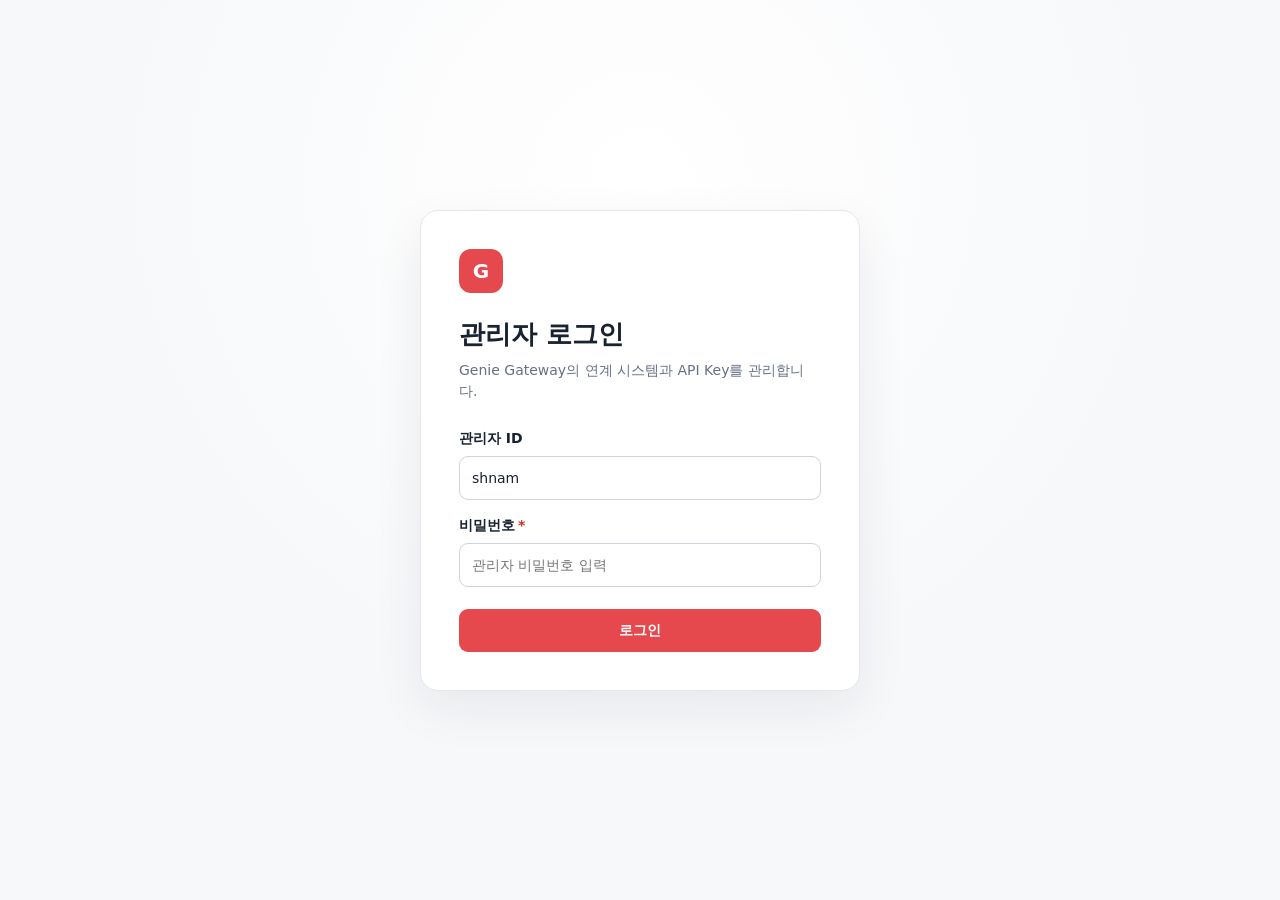
==== app/static/custom/admin/index.html @ 8b4d4ec3 "Initial commit: Genie API Gateway" ====
<!doctype html><html lang="ko"><head><meta charset="utf-8"><meta name="viewport" content="width=device-width,initial-scale=1"><title>Genie Gateway Admin</title><link rel="stylesheet" href="/custom/admin/assets/settings.css"><script src="/custom/admin/assets/settings.js" defer></script>
<style>:root{--brand:#e5484d;--ink:#182230;--muted:#667085;--line:#e4e7ec;--bg:#f7f8fa;--ok:#16855b}*{box-sizing:border-box}body{margin:0;font:14px/1.5 Inter,system-ui,sans-serif;color:var(--ink);background:var(--bg)}button,input,select{font:inherit}.hidden{display:none!important}.auth-page{min-height:100vh;display:grid;place-items:center;padding:24px;background:radial-gradient(circle at 50% 20%,#fff 0,#f7f8fa 55%)}.auth-card{width:min(440px,100%);background:#fff;border:1px solid var(--line);border-radius:18px;padding:38px;box-shadow:0 18px 50px #10182812}.logo{width:44px;height:44px;border-radius:12px;display:grid;place-items:center;background:var(--brand);color:#fff;font-weight:800;font-size:20px}.auth-card h1{margin:22px 0 6px;font-size:26px}.sub{color:var(--muted);margin:0 0 26px}label{display:block;font-weight:650;margin:15px 0 7px}.required{color:#d92d20;margin-left:3px}.field-help{display:block;color:var(--muted);font-size:12px;margin-top:6px}input,select{width:100%;height:44px;border:1px solid #cfd4dc;border-radius:9px;padding:0 12px;background:#fff;color:var(--ink)}input:focus,select:focus{outline:3px solid #e5484d18;border-color:var(--brand)}.primary,.secondary,.text-button{border:0;border-radius:9px;padding:11px 16px;cursor:pointer;font-weight:700}.primary{background:var(--brand);color:#fff}.secondary{background:#fff;color:var(--ink);border:1px solid var(--line)}.wide{width:100%;margin-top:22px}.shell{min-height:100vh}.topbar{height:68px;background:#fff;border-bottom:1px solid var(--line);display:flex;align-items:center;justify-content:space-between;padding:0 32px}.brand{display:flex;gap:12px;align-items:center}.brand .logo{width:36px;height:36px;font-size:16px}.brand small{display:block;color:var(--muted)}.layout{display:grid;grid-template-columns:230px 1fr;min-height:calc(100vh - 68px)}aside{background:#fff;border-right:1px solid var(--line);padding:24px 16px}.nav{padding:11px 12px;border-radius:8px;background:#fef1f1;color:#b4232a;font-weight:700}main{padding:34px;max-width:1440px;width:100%;margin:auto}.page-head{display:flex;justify-content:space-between;align-items:end;margin-bottom:24px}.page-head h1{font-size:28px;margin:0 0 4px}.page-head p{margin:0;color:var(--muted)}.stats{display:grid;grid-template-columns:repeat(3,1fr);gap:16px;margin-bottom:24px}.stat,.panel{background:#fff;border:1px solid var(--line);border-radius:13px}.stat{padding:18px}.stat span{color:var(--muted)}.stat strong{display:block;font-size:28px;margin-top:5px}.panel{margin-bottom:20px;overflow:hidden}.panel-head{padding:20px 22px;border-bottom:1px solid var(--line);display:flex;justify-content:space-between;gap:20px;align-items:center}.panel-head h2{font-size:18px;margin:0}.panel-head p{margin:3px 0 0;color:var(--muted)}table{width:100%;border-collapse:collapse}th,td{text-align:left;padding:14px 22px;border-bottom:1px solid #f0f1f3}th{color:var(--muted);font-size:12px;background:#fafafa}tbody tr:last-child td{border-bottom:0}.empty{text-align:center;color:var(--muted);padding:34px}.badge{display:inline-block;padding:3px 8px;border-radius:99px;background:#ecfdf3;color:var(--ok);font-size:12px;font-weight:700}.mono{font-family:ui-monospace,monospace}.text-button{background:transparent;color:#344054;padding:6px 8px}.key-controls{display:grid;grid-template-columns:minmax(220px,360px) auto;gap:10px;padding:20px 22px}.notice{padding:12px;border-radius:8px;background:#fef3f2;color:#b42318;margin-top:14px}dialog{border:0;border-radius:16px;padding:0;width:min(560px,calc(100% - 32px));box-shadow:0 24px 80px #10182840}dialog::backdrop{background:#10182880}.dialog-head{padding:22px 24px;border-bottom:1px solid var(--line)}.dialog-head h2{margin:0}.dialog-body{padding:8px 24px 24px;max-height:calc(100vh - 140px);overflow:auto}.dialog-actions{display:flex;justify-content:flex-end;gap:9px;margin-top:24px}.toast{position:fixed;right:24px;bottom:24px;background:#182230;color:#fff;padding:13px 18px;border-radius:9px}@media(max-width:800px){.layout{grid-template-columns:1fr}aside{display:none}main{padding:20px}.stats{grid-template-columns:1fr}.panel{overflow:auto}.topbar{padding:0 18px}.key-controls{grid-template-columns:1fr}.page-head{align-items:start;gap:14px}}</style></head><body>
<section id="authPage" class="auth-page"><div id="setupCard" class="auth-card hidden"><div class="logo">G</div><h1>관리자 최초 설정</h1><p class="sub">처음 한 번만 관리자 비밀번호를 설정합니다. 관리자 ID는 shnam입니다.</p><label for="setupPw">새 비밀번호<span class="required">*</span></label><input id="setupPw" type="password" minlength="8" autocomplete="new-password" placeholder="8자 이상 입력"><span class="field-help">8자 이상의 비밀번호를 입력해 주세요.</span><label for="setupPwConfirm">비밀번호 확인<span class="required">*</span></label><input id="setupPwConfirm" type="password" minlength="8" autocomplete="new-password" placeholder="동일한 비밀번호 다시 입력"><button id="setupButton" class="primary wide">최초 설정 완료</button><div id="setupError" class="notice hidden"></div></div><div id="loginCard" class="auth-card hidden"><div class="logo">G</div><h1>관리자 로그인</h1><p class="sub">Genie Gateway의 연계 시스템과 API Key를 관리합니다.</p><label for="adminId">관리자 ID</label><input id="adminId" value="shnam" disabled><label for="loginPw">비밀번호<span class="required">*</span></label><input id="loginPw" type="password" autocomplete="current-password" placeholder="관리자 비밀번호 입력"><button id="loginButton" class="primary wide">로그인</button><div id="loginError" class="notice hidden"></div></div></section>
<section id="consolePage" class="shell hidden"><header class="topbar"><div class="brand"><div class="logo">G</div><div><strong>Genie Gateway Admin</strong><small>연계 시스템 관리 콘솔</small></div></div><button id="logoutButton" class="secondary">로그아웃</button></header><div class="layout"><aside><div class="nav">연계 설정</div></aside><main><div class="page-head"><div><h1>연계 설정</h1><p>외부 시스템과 Genie 에이전트를 연결하고 시스템별 X-API-Key를 관리합니다.</p></div><button id="refreshButton" class="secondary">새로고침</button></div><div class="stats"><div class="stat"><span>사용 시스템</span><strong id="systemCount">0</strong></div><div class="stat"><span>등록 에이전트</span><strong id="agentCount">0</strong></div><div class="stat"><span>사용 가능 API Key</span><strong id="keyCount">0</strong></div></div>
<section class="panel"><div class="panel-head"><div><h2>사용 시스템</h2><p>게이트웨이를 호출할 외부 시스템을 등록합니다.</p></div><button id="openSystemButton" class="primary">+ 시스템 등록</button></div><div id="systemTable"></div></section><section class="panel"><div class="panel-head"><div><h2>사용 에이전트</h2><p>시스템이 사용할 실제 Databricks Genie Space를 연결합니다.</p></div><button id="openAgentButton" class="primary">+ 에이전트 등록</button></div><div id="agentTable"></div></section><section class="panel"><div class="panel-head"><div><h2>X-API-Key</h2><p>외부 시스템은 모든 요청의 X-API-Key 헤더에 발급된 키를 전달해야 합니다.</p></div></div><div class="key-controls"><select id="keySystem"><option value="">시스템을 선택하세요</option></select><button id="issueKeyButton" class="primary">신규 발급</button></div><div id="keyTable"></div></section></main></div></section>
<dialog id="systemDialog"><div class="dialog-head"><h2>사용 시스템 등록</h2></div><form id="systemForm" class="dialog-body"><label for="systemCode">시스템 코드<span class="required">*</span></label><input id="systemCode" maxlength="50" placeholder="예: CUBE" required><span class="field-help">API 요청의 source_system 값으로 사용됩니다. 영문으로 입력하세요.</span><label for="systemName">시스템명<span class="required">*</span></label><input id="systemName" maxlength="200" placeholder="예: CUBE 업무 포털" required><span class="field-help">관리자가 구분할 수 있는 실제 시스템 명칭입니다.</span><div class="dialog-actions"><button type="button" class="secondary close-dialog">취소</button><button type="submit" class="primary">등록</button></div></form></dialog>
<dialog id="agentDialog"><div class="dialog-head"><h2 id="agentDialogTitle">사용 에이전트 등록</h2></div><form id="agentForm" class="dialog-body"><input id="agentId" type="hidden"><label for="agentSystem">사용 시스템<span class="required">*</span></label><select id="agentSystem" required><option value="">시스템을 선택하세요</option></select><span class="field-help">이 AI Agent를 사용할 외부 시스템입니다.</span><label for="agentName">에이전트명<span class="required">*</span></label><input id="agentName" maxlength="200" placeholder="예: 헬스케어 분석 Agent" required><span class="field-help">관리 화면과 외부 Agent 목록에 표시할 명칭입니다.</span><label for="agentType">에이전트 유형<span class="required">*</span></label><select id="agentType" required><option value="GENIE">GENIE</option><option value="SUPERVISOR">SUPERVISOR</option></select><label for="agentMode">API 모드<span class="required">*</span></label><select id="agentMode" required><option value="CHAT">CHAT</option><option value="AGENT">AGENT</option><option value="BOTH">BOTH</option></select><span class="field-help">GENIE는 CHAT/AGENT/BOTH, Supervisor는 SUPERVISOR를 사용합니다.</span><div id="spaceIdField"><label for="spaceId">Databricks Genie Space ID<span class="required">*</span></label><input id="spaceId" class="mono" maxlength="32" minlength="32" pattern="[0-9a-fA-F]{32}" placeholder="예: 01f19f8dd9711504b4fd8992c69ffe3a"><span class="field-help">CHAT 요청에 사용할 32자리 실제 Genie Space ID입니다.</span></div><div id="dbxAgentIdField"><label for="dbxAgentId">Databricks Agent ID<span class="required">*</span></label><input id="dbxAgentId" class="mono" maxlength="32" minlength="32" pattern="[0-9a-fA-F]{32}" placeholder="예: 01f19f8dd9711504b4fd8992c69ffe3a"><span class="field-help">Agent Mode 요청에 사용할 32자리 실제 Agent ID입니다.</span></div><div id="supervisorFields" class="hidden"><label for="servingEndpointName">Serving Endpoint 이름<span class="required">*</span></label><input id="servingEndpointName" class="mono" maxlength="200" pattern="[A-Za-z0-9][A-Za-z0-9._-]*" placeholder="예: mas-healthcare-endpoint"><span class="field-help">실제 URL이 아닌 Databricks Serving Endpoint 이름입니다.</span><label><input id="longTaskEnabled" type="checkbox" style="width:auto;height:auto;margin-right:8px">Long task continuation 사용</label><label for="firstEventTimeout">첫 이벤트 timeout(초)</label><input id="firstEventTimeout" type="number" min="1" max="600" value="90"><label for="idleTimeout">Idle timeout(초)</label><input id="idleTimeout" type="number" min="1" max="3600" value="180"><label for="totalTimeout">전체 timeout(초)</label><input id="totalTimeout" type="number" min="1" max="86400" value="1800"><label for="maxContinueCount">Continuation 최대 횟수</label><input id="maxContinueCount" type="number" min="0" max="100" value="20"><label for="maxActiveRunCount">Agent 활성 Run 한도</label><input id="maxActiveRunCount" type="number" min="1" max="1000" value="15"></div><div class="dialog-actions"><button type="button" class="secondary close-dialog">취소</button><button type="submit" class="primary">저장</button></div></form></dialog><div id="toast" class="toast hidden" role="status"></div>
<script>const $=id=>document.getElementById(id);let systems=[],agents=[];function pageUrl(path){if(location.pathname!==path)history.replaceState(null,'',path)}async function api(path,options={}){const r=await fetch('/custom/admin/api/'+path,{headers:{'content-type':'application/json'},...options});let data={};try{data=await r.json()}catch{}if(r.status===401){showLogin();throw Error('로그인이 필요합니다.')}if(!r.ok)throw Error(data.detail||data.message||'요청 처리에 실패했습니다.');return data}function errorBox(id,message){const el=$(id);el.textContent=message;el.classList.toggle('hidden',!message)}function notify(message){$('toast').textContent=message;$('toast').classList.remove('hidden');setTimeout(()=>$('toast').classList.add('hidden'),2600)}function showSetup(){pageUrl('/custom/admin/setup');$('authPage').classList.remove('hidden');$('consolePage').classList.add('hidden');$('setupCard').classList.remove('hidden');$('loginCard').classList.add('hidden')}function showLogin(){pageUrl('/custom/admin/login');$('authPage').classList.remove('hidden');$('consolePage').classList.add('hidden');$('setupCard').classList.add('hidden');$('loginCard').classList.remove('hidden')}async function showConsole(){pageUrl('/custom/admin');$('authPage').classList.add('hidden');$('consolePage').classList.remove('hidden');await loadAll()}function table(headers,rows){if(!rows.length){const d=document.createElement('div');d.className='empty';d.textContent='등록된 항목이 없습니다.';return d}const t=document.createElement('table'),head=t.createTHead().insertRow();headers.forEach(h=>{const th=document.createElement('th');th.textContent=h;head.appendChild(th)});const body=t.createTBody();rows.forEach(values=>{const tr=body.insertRow();values.forEach(value=>{const td=tr.insertCell();if(value instanceof Node)td.appendChild(value);else td.textContent=value??'-'})});return t}function badge(v){const x=document.createElement('span');x.className='badge';x.textContent=v==='Y'?'사용':'미사용';return x}function action(label,fn){const b=document.createElement('button');b.className='text-button';b.textContent=label;b.onclick=fn;return b}function render(){$('systemCount').textContent=systems.length;$('agentCount').textContent=agents.length;$('systemTable').replaceChildren(table(['시스템 코드','시스템명','상태'],systems.map(s=>[s.system_code,s.system_name,badge(s.enabled)])));$('agentTable').replaceChildren(table(['사용 시스템','에이전트명','유형','모드','Databricks 리소스','상태','관리'],agents.map(a=>[a.system_code,a.agent_name,a.agent_type,a.agent_mode,a.serving_endpoint_name||a.databricks_space_id||a.databricks_agent_id,badge(a.enabled),action('수정',()=>openAgent(a))])));for(const id of ['agentSystem','keySystem']){const el=$(id),value=el.value;el.replaceChildren(new Option(id==='agentSystem'?'시스템을 선택하세요':'발급할 시스템을 선택하세요',''));systems.forEach(s=>el.add(new Option(`${s.system_name} (${s.system_code})`,s.system_code)));el.value=value}}async function loadAll(){const[d,s,a,k]=await Promise.all([api('dashboard'),api('systems'),api('agents'),api('keys')]);systems=s.systems;agents=a.agents;$('keyCount').textContent=d.api_keys;render();$('keyTable').replaceChildren(table(['Key ID','사용 시스템','X-API-Key 원문','상태','관리'],k.keys.map(x=>[x.api_clnt_key_id,x.system_code,x.api_key||'복구 불가',x.revk_yn==='N'?badge('Y'):'폐기',action('원문 복사',()=>navigator.clipboard.writeText(x.api_key||''))])))}function syncAgentFields(){const supervisor=$('agentType').value==='SUPERVISOR';if(supervisor)$('agentMode').replaceChildren(new Option('SUPERVISOR','SUPERVISOR'));else if($('agentMode').options.length===1)$('agentMode').replaceChildren(new Option('CHAT','CHAT'),new Option('AGENT','AGENT'),new Option('BOTH','BOTH'));const mode=$('agentMode').value,chat=!supervisor&&(mode==='CHAT'||mode==='BOTH'),agent=!supervisor&&(mode==='AGENT'||mode==='BOTH');$('spaceIdField').classList.toggle('hidden',!chat);$('dbxAgentIdField').classList.toggle('hidden',!agent);$('supervisorFields').classList.toggle('hidden',!supervisor);$('spaceId').required=chat;$('dbxAgentId').required=agent;$('servingEndpointName').required=supervisor}function openAgent(a=null){$('agentForm').reset();$('agentId').value=a?.agent_id||'';$('agentDialogTitle').textContent=a?'사용 에이전트 수정':'사용 에이전트 등록';$('agentType').value=a?.agent_type||'GENIE';syncAgentFields();if(a){$('agentSystem').value=a.system_code;$('agentName').value=a.agent_name;$('agentMode').value=a.agent_mode;$('spaceId').value=a.databricks_space_id||'';$('dbxAgentId').value=a.databricks_agent_id||'';$('servingEndpointName').value=a.serving_endpoint_name||'';$('longTaskEnabled').checked=a.long_task_enabled==='Y';$('firstEventTimeout').value=a.first_event_timeout_seconds||90;$('idleTimeout').value=a.idle_timeout_seconds||180;$('totalTimeout').value=a.total_timeout_seconds||1800;$('maxContinueCount').value=a.max_continue_count??20;$('maxActiveRunCount').value=a.max_active_run_count||15}syncAgentFields();$('agentDialog').showModal()}
$('setupButton').onclick=async()=>{errorBox('setupError','');if($('setupPw').value!==$('setupPwConfirm').value)return errorBox('setupError','비밀번호가 일치하지 않습니다.');try{await api('setup',{method:'POST',body:JSON.stringify({password:$('setupPw').value})});alert('관리자 최초 설정이 완료되었습니다. 설정한 비밀번호로 로그인해 주세요.');$('loginPw').value='';showLogin()}catch(e){errorBox('setupError',e.message)}};$('loginButton').onclick=async()=>{errorBox('loginError','');try{await api('login',{method:'POST',body:JSON.stringify({password:$('loginPw').value})});await showConsole()}catch(e){errorBox('loginError',e.message)}};$('loginPw').onkeydown=e=>{if(e.key==='Enter')$('loginButton').click()};$('openSystemButton').onclick=()=>{$('systemForm').reset();$('systemDialog').showModal()};$('openAgentButton').onclick=()=>openAgent();$('agentType').onchange=syncAgentFields;$('agentMode').onchange=syncAgentFields;document.querySelectorAll('.close-dialog').forEach(b=>b.onclick=()=>b.closest('dialog').close());$('systemForm').onsubmit=async e=>{e.preventDefault();try{await api('systems',{method:'POST',body:JSON.stringify({code:$('systemCode').value.trim(),name:$('systemName').value.trim()})});$('systemDialog').close();notify('사용 시스템이 등록되었습니다.');await loadAll()}catch(x){alert(x.message)}};$('agentForm').onsubmit=async e=>{e.preventDefault();const id=$('agentId').value,agentType=$('agentType').value,supervisor=agentType==='SUPERVISOR',mode=$('agentMode').value,payload={system_code:$('agentSystem').value,name:$('agentName').value.trim(),agent_type:agentType,mode,space_id:supervisor||mode==='AGENT'?null:$('spaceId').value.trim(),agent_id:supervisor||mode==='CHAT'?null:$('dbxAgentId').value.trim(),serving_endpoint_name:supervisor?$('servingEndpointName').value.trim():null,long_task_enabled:supervisor&&$('longTaskEnabled').checked,first_event_timeout_seconds:Number($('firstEventTimeout').value||90),idle_timeout_seconds:Number($('idleTimeout').value||180),total_timeout_seconds:Number($('totalTimeout').value||1800),max_continue_count:Number($('maxContinueCount').value||0),max_active_run_count:Number($('maxActiveRunCount').value||15)};try{await api(id?'agents/'+id:'agents',{method:id?'PATCH':'POST',body:JSON.stringify(payload)});$('agentDialog').close();notify(id?'에이전트 정보가 수정되었습니다.':'에이전트가 등록되었습니다.');await loadAll()}catch(x){alert(x.message)}};$('issueKeyButton').onclick=async()=>{if(!$('keySystem').value)return alert('시스템을 선택해 주세요.');try{const x=await api('keys',{method:'POST',body:JSON.stringify({system_code:$('keySystem').value})});await navigator.clipboard.writeText(x.api_key).catch(()=>{});alert('X-API-Key가 발급되었습니다.\n\n'+x.api_key+'\n\n키를 클립보드에 복사했습니다.');await loadAll()}catch(e){alert(e.message)}};$('refreshButton').onclick=loadAll;$('logoutButton').onclick=async()=>{try{await api('logout',{method:'POST'})}finally{showLogin()}};(async()=>{try{const s=await api('status');if(s.setup_required)showSetup();else if(s.authenticated)await showConsole();else showLogin()}catch(e){showLogin()}})();</script></body></html>
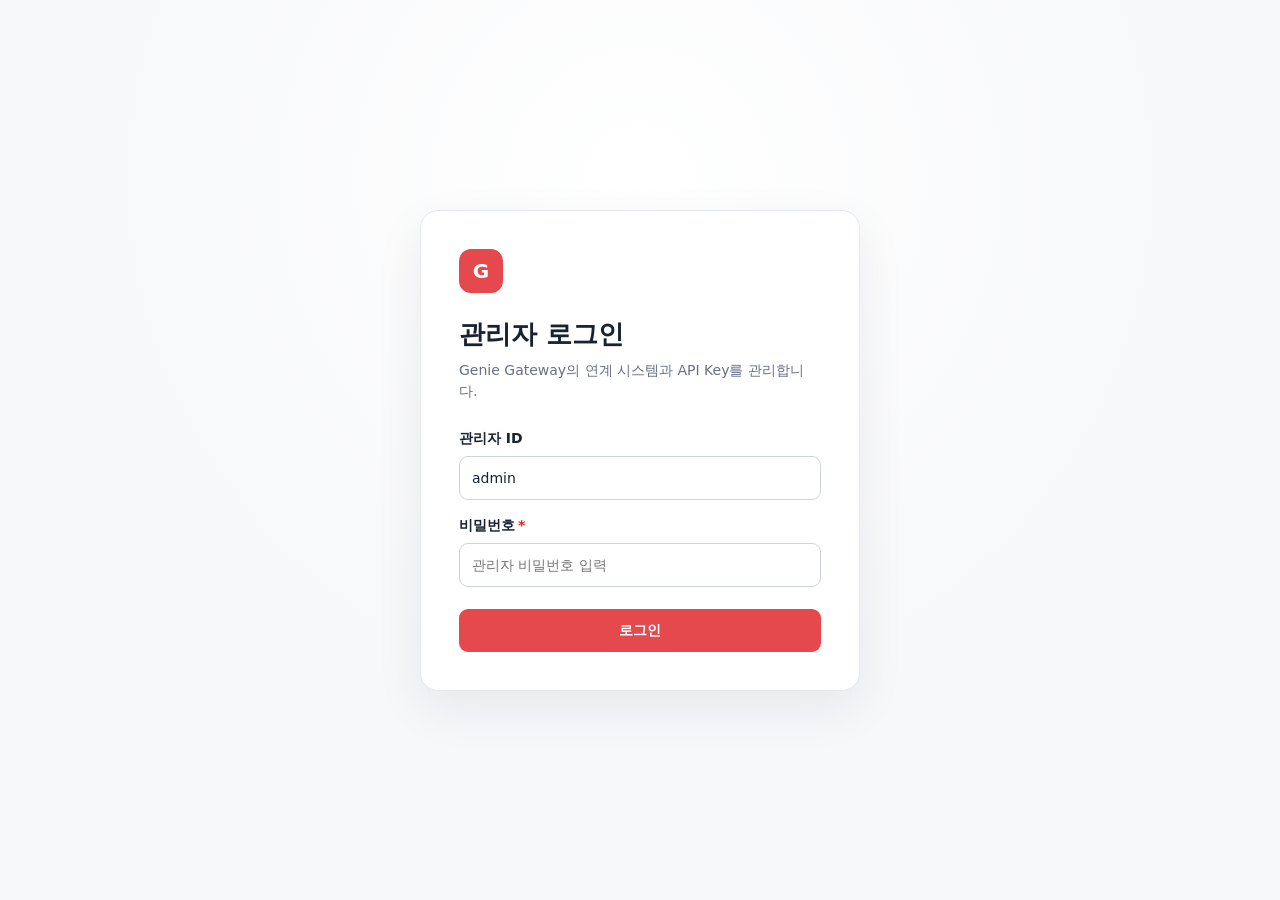
==== commit e7549227: "feat: complete agent lifecycle for 0.1.4" ====
--- a/app/static/custom/admin/index.html
+++ b/app/static/custom/admin/index.html
@@ -1,9 +1,9 @@
 <!doctype html><html lang="ko"><head><meta charset="utf-8"><meta name="viewport" content="width=device-width,initial-scale=1"><title>Genie Gateway Admin</title><link rel="stylesheet" href="/custom/admin/assets/settings.css"><script src="/custom/admin/assets/settings.js" defer></script>
-<style>:root{--brand:#e5484d;--ink:#182230;--muted:#667085;--line:#e4e7ec;--bg:#f7f8fa;--ok:#16855b}*{box-sizing:border-box}body{margin:0;font:14px/1.5 Inter,system-ui,sans-serif;color:var(--ink);background:var(--bg)}button,input,select{font:inherit}.hidden{display:none!important}.auth-page{min-height:100vh;display:grid;place-items:center;padding:24px;background:radial-gradient(circle at 50% 20%,#fff 0,#f7f8fa 55%)}.auth-card{width:min(440px,100%);background:#fff;border:1px solid var(--line);border-radius:18px;padding:38px;box-shadow:0 18px 50px #10182812}.logo{width:44px;height:44px;border-radius:12px;display:grid;place-items:center;background:var(--brand);color:#fff;font-weight:800;font-size:20px}.auth-card h1{margin:22px 0 6px;font-size:26px}.sub{color:var(--muted);margin:0 0 26px}label{display:block;font-weight:650;margin:15px 0 7px}.required{color:#d92d20;margin-left:3px}.field-help{display:block;color:var(--muted);font-size:12px;margin-top:6px}input,select{width:100%;height:44px;border:1px solid #cfd4dc;border-radius:9px;padding:0 12px;background:#fff;color:var(--ink)}input:focus,select:focus{outline:3px solid #e5484d18;border-color:var(--brand)}.primary,.secondary,.text-button{border:0;border-radius:9px;padding:11px 16px;cursor:pointer;font-weight:700}.primary{background:var(--brand);color:#fff}.secondary{background:#fff;color:var(--ink);border:1px solid var(--line)}.wide{width:100%;margin-top:22px}.shell{min-height:100vh}.topbar{height:68px;background:#fff;border-bottom:1px solid var(--line);display:flex;align-items:center;justify-content:space-between;padding:0 32px}.brand{display:flex;gap:12px;align-items:center}.brand .logo{width:36px;height:36px;font-size:16px}.brand small{display:block;color:var(--muted)}.layout{display:grid;grid-template-columns:230px 1fr;min-height:calc(100vh - 68px)}aside{background:#fff;border-right:1px solid var(--line);padding:24px 16px}.nav{padding:11px 12px;border-radius:8px;background:#fef1f1;color:#b4232a;font-weight:700}main{padding:34px;max-width:1440px;width:100%;margin:auto}.page-head{display:flex;justify-content:space-between;align-items:end;margin-bottom:24px}.page-head h1{font-size:28px;margin:0 0 4px}.page-head p{margin:0;color:var(--muted)}.stats{display:grid;grid-template-columns:repeat(3,1fr);gap:16px;margin-bottom:24px}.stat,.panel{background:#fff;border:1px solid var(--line);border-radius:13px}.stat{padding:18px}.stat span{color:var(--muted)}.stat strong{display:block;font-size:28px;margin-top:5px}.panel{margin-bottom:20px;overflow:hidden}.panel-head{padding:20px 22px;border-bottom:1px solid var(--line);display:flex;justify-content:space-between;gap:20px;align-items:center}.panel-head h2{font-size:18px;margin:0}.panel-head p{margin:3px 0 0;color:var(--muted)}table{width:100%;border-collapse:collapse}th,td{text-align:left;padding:14px 22px;border-bottom:1px solid #f0f1f3}th{color:var(--muted);font-size:12px;background:#fafafa}tbody tr:last-child td{border-bottom:0}.empty{text-align:center;color:var(--muted);padding:34px}.badge{display:inline-block;padding:3px 8px;border-radius:99px;background:#ecfdf3;color:var(--ok);font-size:12px;font-weight:700}.mono{font-family:ui-monospace,monospace}.text-button{background:transparent;color:#344054;padding:6px 8px}.key-controls{display:grid;grid-template-columns:minmax(220px,360px) auto;gap:10px;padding:20px 22px}.notice{padding:12px;border-radius:8px;background:#fef3f2;color:#b42318;margin-top:14px}dialog{border:0;border-radius:16px;padding:0;width:min(560px,calc(100% - 32px));box-shadow:0 24px 80px #10182840}dialog::backdrop{background:#10182880}.dialog-head{padding:22px 24px;border-bottom:1px solid var(--line)}.dialog-head h2{margin:0}.dialog-body{padding:8px 24px 24px;max-height:calc(100vh - 140px);overflow:auto}.dialog-actions{display:flex;justify-content:flex-end;gap:9px;margin-top:24px}.toast{position:fixed;right:24px;bottom:24px;background:#182230;color:#fff;padding:13px 18px;border-radius:9px}@media(max-width:800px){.layout{grid-template-columns:1fr}aside{display:none}main{padding:20px}.stats{grid-template-columns:1fr}.panel{overflow:auto}.topbar{padding:0 18px}.key-controls{grid-template-columns:1fr}.page-head{align-items:start;gap:14px}}</style></head><body>
-<section id="authPage" class="auth-page"><div id="setupCard" class="auth-card hidden"><div class="logo">G</div><h1>관리자 최초 설정</h1><p class="sub">처음 한 번만 관리자 비밀번호를 설정합니다. 관리자 ID는 shnam입니다.</p><label for="setupPw">새 비밀번호<span class="required">*</span></label><input id="setupPw" type="password" minlength="8" autocomplete="new-password" placeholder="8자 이상 입력"><span class="field-help">8자 이상의 비밀번호를 입력해 주세요.</span><label for="setupPwConfirm">비밀번호 확인<span class="required">*</span></label><input id="setupPwConfirm" type="password" minlength="8" autocomplete="new-password" placeholder="동일한 비밀번호 다시 입력"><button id="setupButton" class="primary wide">최초 설정 완료</button><div id="setupError" class="notice hidden"></div></div><div id="loginCard" class="auth-card hidden"><div class="logo">G</div><h1>관리자 로그인</h1><p class="sub">Genie Gateway의 연계 시스템과 API Key를 관리합니다.</p><label for="adminId">관리자 ID</label><input id="adminId" value="shnam" disabled><label for="loginPw">비밀번호<span class="required">*</span></label><input id="loginPw" type="password" autocomplete="current-password" placeholder="관리자 비밀번호 입력"><button id="loginButton" class="primary wide">로그인</button><div id="loginError" class="notice hidden"></div></div></section>
+<style>:root{--brand:#e5484d;--ink:#182230;--muted:#667085;--line:#e4e7ec;--bg:#f7f8fa;--ok:#16855b}*{box-sizing:border-box}body{margin:0;font:14px/1.5 Inter,system-ui,sans-serif;color:var(--ink);background:var(--bg)}button,input,select{font:inherit}.hidden{display:none!important}.auth-page{min-height:100vh;display:grid;place-items:center;padding:24px;background:radial-gradient(circle at 50% 20%,#fff 0,#f7f8fa 55%)}.auth-card{width:min(440px,100%);background:#fff;border:1px solid var(--line);border-radius:18px;padding:38px;box-shadow:0 18px 50px #10182812}.logo{width:44px;height:44px;border-radius:12px;display:grid;place-items:center;background:var(--brand);color:#fff;font-weight:800;font-size:20px}.auth-card h1{margin:22px 0 6px;font-size:26px}.sub{color:var(--muted);margin:0 0 26px}label{display:block;font-weight:650;margin:15px 0 7px}.required{color:#d92d20;margin-left:3px}.field-help{display:block;color:var(--muted);font-size:12px;margin-top:6px}input,select{width:100%;height:44px;border:1px solid #cfd4dc;border-radius:9px;padding:0 12px;background:#fff;color:var(--ink)}input:focus,select:focus{outline:3px solid #e5484d18;border-color:var(--brand)}.primary,.secondary,.text-button{border:0;border-radius:9px;padding:11px 16px;cursor:pointer;font-weight:700}.primary{background:var(--brand);color:#fff}.secondary{background:#fff;color:var(--ink);border:1px solid var(--line)}.wide{width:100%;margin-top:22px}.shell{min-height:100vh}.topbar{height:68px;background:#fff;border-bottom:1px solid var(--line);display:flex;align-items:center;justify-content:space-between;padding:0 32px}.brand{display:flex;gap:12px;align-items:center}.brand .logo{width:36px;height:36px;font-size:16px}.brand small{display:block;color:var(--muted)}.layout{display:grid;grid-template-columns:230px 1fr;min-height:calc(100vh - 68px)}aside{background:#fff;border-right:1px solid var(--line);padding:24px 16px}.nav{padding:11px 12px;border-radius:8px;background:#fef1f1;color:#b4232a;font-weight:700}main{padding:34px;max-width:1440px;width:100%;margin:auto}.page-head{display:flex;justify-content:space-between;align-items:end;margin-bottom:24px}.page-head h1{font-size:28px;margin:0 0 4px}.page-head p{margin:0;color:var(--muted)}.stats{display:grid;grid-template-columns:repeat(3,1fr);gap:16px;margin-bottom:24px}.stat,.panel{background:#fff;border:1px solid var(--line);border-radius:13px}.stat{padding:18px}.stat span{color:var(--muted)}.stat strong{display:block;font-size:28px;margin-top:5px}.panel{margin-bottom:20px;overflow:hidden}.panel-head{padding:20px 22px;border-bottom:1px solid var(--line);display:flex;justify-content:space-between;gap:20px;align-items:center}.panel-head h2{font-size:18px;margin:0}.panel-head p{margin:3px 0 0;color:var(--muted)}.panel-actions,.row-actions{display:flex;align-items:center;gap:8px}.inline-check{display:flex;align-items:center;gap:7px;margin:0;color:var(--muted);font-weight:600;white-space:nowrap}.inline-check input{width:auto;height:auto;margin:0}table{width:100%;border-collapse:collapse}th,td{text-align:left;padding:14px 22px;border-bottom:1px solid #f0f1f3}th{color:var(--muted);font-size:12px;background:#fafafa}tbody tr:last-child td{border-bottom:0}.empty{text-align:center;color:var(--muted);padding:34px}.badge{display:inline-block;padding:3px 8px;border-radius:99px;background:#ecfdf3;color:var(--ok);font-size:12px;font-weight:700}.badge.off{background:#f2f4f7;color:#667085}.mono{font-family:ui-monospace,monospace}.text-button{background:transparent;color:#344054;padding:6px 8px}.text-button.danger{color:#b42318}.key-controls{display:grid;grid-template-columns:minmax(220px,360px) auto;gap:10px;padding:20px 22px}.notice{padding:12px;border-radius:8px;background:#fef3f2;color:#b42318;margin-top:14px}dialog{border:0;border-radius:16px;padding:0;width:min(560px,calc(100% - 32px));box-shadow:0 24px 80px #10182840}dialog::backdrop{background:#10182880}.dialog-head{padding:22px 24px;border-bottom:1px solid var(--line)}.dialog-head h2{margin:0}.dialog-body{padding:8px 24px 24px;max-height:calc(100vh - 140px);overflow:auto}.dialog-actions{display:flex;justify-content:flex-end;gap:9px;margin-top:24px}.toast{position:fixed;right:24px;bottom:24px;background:#182230;color:#fff;padding:13px 18px;border-radius:9px}@media(max-width:800px){.layout{grid-template-columns:1fr}aside{display:none}main{padding:20px}.stats{grid-template-columns:1fr}.panel{overflow:auto}.topbar{padding:0 18px}.key-controls{grid-template-columns:1fr}.page-head{align-items:start;gap:14px}.panel-head,.panel-actions{align-items:flex-start;flex-direction:column}}</style></head><body>
+<section id="authPage" class="auth-page"><div id="setupCard" class="auth-card hidden"><div class="logo">G</div><h1>관리자 최초 설정</h1><p class="sub">처음 한 번만 관리자 비밀번호를 설정합니다. 관리자 ID는 admin입니다.</p><label for="setupPw">새 비밀번호<span class="required">*</span></label><input id="setupPw" type="password" minlength="8" autocomplete="new-password" placeholder="8자 이상 입력"><span class="field-help">8자 이상의 비밀번호를 입력해 주세요.</span><label for="setupPwConfirm">비밀번호 확인<span class="required">*</span></label><input id="setupPwConfirm" type="password" minlength="8" autocomplete="new-password" placeholder="동일한 비밀번호 다시 입력"><button id="setupButton" class="primary wide">최초 설정 완료</button><div id="setupError" class="notice hidden"></div></div><div id="loginCard" class="auth-card hidden"><div class="logo">G</div><h1>관리자 로그인</h1><p class="sub">Genie Gateway의 연계 시스템과 API Key를 관리합니다.</p><label for="adminId">관리자 ID</label><input id="adminId" value="admin" disabled><label for="loginPw">비밀번호<span class="required">*</span></label><input id="loginPw" type="password" autocomplete="current-password" placeholder="관리자 비밀번호 입력"><button id="loginButton" class="primary wide">로그인</button><div id="loginError" class="notice hidden"></div></div></section>
 <section id="consolePage" class="shell hidden"><header class="topbar"><div class="brand"><div class="logo">G</div><div><strong>Genie Gateway Admin</strong><small>연계 시스템 관리 콘솔</small></div></div><button id="logoutButton" class="secondary">로그아웃</button></header><div class="layout"><aside><div class="nav">연계 설정</div></aside><main><div class="page-head"><div><h1>연계 설정</h1><p>외부 시스템과 Genie 에이전트를 연결하고 시스템별 X-API-Key를 관리합니다.</p></div><button id="refreshButton" class="secondary">새로고침</button></div><div class="stats"><div class="stat"><span>사용 시스템</span><strong id="systemCount">0</strong></div><div class="stat"><span>등록 에이전트</span><strong id="agentCount">0</strong></div><div class="stat"><span>사용 가능 API Key</span><strong id="keyCount">0</strong></div></div>
-<section class="panel"><div class="panel-head"><div><h2>사용 시스템</h2><p>게이트웨이를 호출할 외부 시스템을 등록합니다.</p></div><button id="openSystemButton" class="primary">+ 시스템 등록</button></div><div id="systemTable"></div></section><section class="panel"><div class="panel-head"><div><h2>사용 에이전트</h2><p>시스템이 사용할 실제 Databricks Genie Space를 연결합니다.</p></div><button id="openAgentButton" class="primary">+ 에이전트 등록</button></div><div id="agentTable"></div></section><section class="panel"><div class="panel-head"><div><h2>X-API-Key</h2><p>외부 시스템은 모든 요청의 X-API-Key 헤더에 발급된 키를 전달해야 합니다.</p></div></div><div class="key-controls"><select id="keySystem"><option value="">시스템을 선택하세요</option></select><button id="issueKeyButton" class="primary">신규 발급</button></div><div id="keyTable"></div></section></main></div></section>
+<section class="panel"><div class="panel-head"><div><h2>사용 시스템</h2><p>게이트웨이를 호출할 외부 시스템을 등록합니다.</p></div><button id="openSystemButton" class="primary">+ 시스템 등록</button></div><div id="systemTable"></div></section><section class="panel"><div class="panel-head"><div><h2>사용 에이전트</h2><p>시스템이 사용할 실제 Databricks Genie Space를 연결합니다.</p></div><div class="panel-actions"><label class="inline-check"><input id="showInactiveAgents" type="checkbox">비활성 포함</label><button id="openAgentButton" class="primary">+ 에이전트 등록</button></div></div><div id="agentTable"></div></section><section class="panel"><div class="panel-head"><div><h2>X-API-Key</h2><p>외부 시스템은 모든 요청의 X-API-Key 헤더에 발급된 키를 전달해야 합니다.</p></div></div><div class="key-controls"><select id="keySystem"><option value="">시스템을 선택하세요</option></select><button id="issueKeyButton" class="primary">신규 발급</button></div><div id="keyTable"></div></section></main></div></section>
 <dialog id="systemDialog"><div class="dialog-head"><h2>사용 시스템 등록</h2></div><form id="systemForm" class="dialog-body"><label for="systemCode">시스템 코드<span class="required">*</span></label><input id="systemCode" maxlength="50" placeholder="예: CUBE" required><span class="field-help">API 요청의 source_system 값으로 사용됩니다. 영문으로 입력하세요.</span><label for="systemName">시스템명<span class="required">*</span></label><input id="systemName" maxlength="200" placeholder="예: CUBE 업무 포털" required><span class="field-help">관리자가 구분할 수 있는 실제 시스템 명칭입니다.</span><div class="dialog-actions"><button type="button" class="secondary close-dialog">취소</button><button type="submit" class="primary">등록</button></div></form></dialog>
 <dialog id="agentDialog"><div class="dialog-head"><h2 id="agentDialogTitle">사용 에이전트 등록</h2></div><form id="agentForm" class="dialog-body"><input id="agentId" type="hidden"><label for="agentSystem">사용 시스템<span class="required">*</span></label><select id="agentSystem" required><option value="">시스템을 선택하세요</option></select><span class="field-help">이 AI Agent를 사용할 외부 시스템입니다.</span><label for="agentName">에이전트명<span class="required">*</span></label><input id="agentName" maxlength="200" placeholder="예: 헬스케어 분석 Agent" required><span class="field-help">관리 화면과 외부 Agent 목록에 표시할 명칭입니다.</span><label for="agentType">에이전트 유형<span class="required">*</span></label><select id="agentType" required><option value="GENIE">GENIE</option><option value="SUPERVISOR">SUPERVISOR</option></select><label for="agentMode">API 모드<span class="required">*</span></label><select id="agentMode" required><option value="CHAT">CHAT</option><option value="AGENT">AGENT</option><option value="BOTH">BOTH</option></select><span class="field-help">GENIE는 CHAT/AGENT/BOTH, Supervisor는 SUPERVISOR를 사용합니다.</span><div id="spaceIdField"><label for="spaceId">Databricks Genie Space ID<span class="required">*</span></label><input id="spaceId" class="mono" maxlength="32" minlength="32" pattern="[0-9a-fA-F]{32}" placeholder="예: 01f19f8dd9711504b4fd8992c69ffe3a"><span class="field-help">CHAT 요청에 사용할 32자리 실제 Genie Space ID입니다.</span></div><div id="dbxAgentIdField"><label for="dbxAgentId">Databricks Agent ID<span class="required">*</span></label><input id="dbxAgentId" class="mono" maxlength="32" minlength="32" pattern="[0-9a-fA-F]{32}" placeholder="예: 01f19f8dd9711504b4fd8992c69ffe3a"><span class="field-help">Agent Mode 요청에 사용할 32자리 실제 Agent ID입니다.</span></div><div id="supervisorFields" class="hidden"><label for="servingEndpointName">Serving Endpoint 이름<span class="required">*</span></label><input id="servingEndpointName" class="mono" maxlength="200" pattern="[A-Za-z0-9][A-Za-z0-9._-]*" placeholder="예: mas-healthcare-endpoint"><span class="field-help">실제 URL이 아닌 Databricks Serving Endpoint 이름입니다.</span><label><input id="longTaskEnabled" type="checkbox" style="width:auto;height:auto;margin-right:8px">Long task continuation 사용</label><label for="firstEventTimeout">첫 이벤트 timeout(초)</label><input id="firstEventTimeout" type="number" min="1" max="600" value="90"><label for="idleTimeout">Idle timeout(초)</label><input id="idleTimeout" type="number" min="1" max="3600" value="180"><label for="totalTimeout">전체 timeout(초)</label><input id="totalTimeout" type="number" min="1" max="86400" value="1800"><label for="maxContinueCount">Continuation 최대 횟수</label><input id="maxContinueCount" type="number" min="0" max="100" value="20"><label for="maxActiveRunCount">Agent 활성 Run 한도</label><input id="maxActiveRunCount" type="number" min="1" max="1000" value="15"></div><div class="dialog-actions"><button type="button" class="secondary close-dialog">취소</button><button type="submit" class="primary">저장</button></div></form></dialog><div id="toast" class="toast hidden" role="status"></div>
-<script>const $=id=>document.getElementById(id);let systems=[],agents=[];function pageUrl(path){if(location.pathname!==path)history.replaceState(null,'',path)}async function api(path,options={}){const r=await fetch('/custom/admin/api/'+path,{headers:{'content-type':'application/json'},...options});let data={};try{data=await r.json()}catch{}if(r.status===401){showLogin();throw Error('로그인이 필요합니다.')}if(!r.ok)throw Error(data.detail||data.message||'요청 처리에 실패했습니다.');return data}function errorBox(id,message){const el=$(id);el.textContent=message;el.classList.toggle('hidden',!message)}function notify(message){$('toast').textContent=message;$('toast').classList.remove('hidden');setTimeout(()=>$('toast').classList.add('hidden'),2600)}function showSetup(){pageUrl('/custom/admin/setup');$('authPage').classList.remove('hidden');$('consolePage').classList.add('hidden');$('setupCard').classList.remove('hidden');$('loginCard').classList.add('hidden')}function showLogin(){pageUrl('/custom/admin/login');$('authPage').classList.remove('hidden');$('consolePage').classList.add('hidden');$('setupCard').classList.add('hidden');$('loginCard').classList.remove('hidden')}async function showConsole(){pageUrl('/custom/admin');$('authPage').classList.add('hidden');$('consolePage').classList.remove('hidden');await loadAll()}function table(headers,rows){if(!rows.length){const d=document.createElement('div');d.className='empty';d.textContent='등록된 항목이 없습니다.';return d}const t=document.createElement('table'),head=t.createTHead().insertRow();headers.forEach(h=>{const th=document.createElement('th');th.textContent=h;head.appendChild(th)});const body=t.createTBody();rows.forEach(values=>{const tr=body.insertRow();values.forEach(value=>{const td=tr.insertCell();if(value instanceof Node)td.appendChild(value);else td.textContent=value??'-'})});return t}function badge(v){const x=document.createElement('span');x.className='badge';x.textContent=v==='Y'?'사용':'미사용';return x}function action(label,fn){const b=document.createElement('button');b.className='text-button';b.textContent=label;b.onclick=fn;return b}function render(){$('systemCount').textContent=systems.length;$('agentCount').textContent=agents.length;$('systemTable').replaceChildren(table(['시스템 코드','시스템명','상태'],systems.map(s=>[s.system_code,s.system_name,badge(s.enabled)])));$('agentTable').replaceChildren(table(['사용 시스템','에이전트명','유형','모드','Databricks 리소스','상태','관리'],agents.map(a=>[a.system_code,a.agent_name,a.agent_type,a.agent_mode,a.serving_endpoint_name||a.databricks_space_id||a.databricks_agent_id,badge(a.enabled),action('수정',()=>openAgent(a))])));for(const id of ['agentSystem','keySystem']){const el=$(id),value=el.value;el.replaceChildren(new Option(id==='agentSystem'?'시스템을 선택하세요':'발급할 시스템을 선택하세요',''));systems.forEach(s=>el.add(new Option(`${s.system_name} (${s.system_code})`,s.system_code)));el.value=value}}async function loadAll(){const[d,s,a,k]=await Promise.all([api('dashboard'),api('systems'),api('agents'),api('keys')]);systems=s.systems;agents=a.agents;$('keyCount').textContent=d.api_keys;render();$('keyTable').replaceChildren(table(['Key ID','사용 시스템','X-API-Key 원문','상태','관리'],k.keys.map(x=>[x.api_clnt_key_id,x.system_code,x.api_key||'복구 불가',x.revk_yn==='N'?badge('Y'):'폐기',action('원문 복사',()=>navigator.clipboard.writeText(x.api_key||''))])))}function syncAgentFields(){const supervisor=$('agentType').value==='SUPERVISOR';if(supervisor)$('agentMode').replaceChildren(new Option('SUPERVISOR','SUPERVISOR'));else if($('agentMode').options.length===1)$('agentMode').replaceChildren(new Option('CHAT','CHAT'),new Option('AGENT','AGENT'),new Option('BOTH','BOTH'));const mode=$('agentMode').value,chat=!supervisor&&(mode==='CHAT'||mode==='BOTH'),agent=!supervisor&&(mode==='AGENT'||mode==='BOTH');$('spaceIdField').classList.toggle('hidden',!chat);$('dbxAgentIdField').classList.toggle('hidden',!agent);$('supervisorFields').classList.toggle('hidden',!supervisor);$('spaceId').required=chat;$('dbxAgentId').required=agent;$('servingEndpointName').required=supervisor}function openAgent(a=null){$('agentForm').reset();$('agentId').value=a?.agent_id||'';$('agentDialogTitle').textContent=a?'사용 에이전트 수정':'사용 에이전트 등록';$('agentType').value=a?.agent_type||'GENIE';syncAgentFields();if(a){$('agentSystem').value=a.system_code;$('agentName').value=a.agent_name;$('agentMode').value=a.agent_mode;$('spaceId').value=a.databricks_space_id||'';$('dbxAgentId').value=a.databricks_agent_id||'';$('servingEndpointName').value=a.serving_endpoint_name||'';$('longTaskEnabled').checked=a.long_task_enabled==='Y';$('firstEventTimeout').value=a.first_event_timeout_seconds||90;$('idleTimeout').value=a.idle_timeout_seconds||180;$('totalTimeout').value=a.total_timeout_seconds||1800;$('maxContinueCount').value=a.max_continue_count??20;$('maxActiveRunCount').value=a.max_active_run_count||15}syncAgentFields();$('agentDialog').showModal()}
-$('setupButton').onclick=async()=>{errorBox('setupError','');if($('setupPw').value!==$('setupPwConfirm').value)return errorBox('setupError','비밀번호가 일치하지 않습니다.');try{await api('setup',{method:'POST',body:JSON.stringify({password:$('setupPw').value})});alert('관리자 최초 설정이 완료되었습니다. 설정한 비밀번호로 로그인해 주세요.');$('loginPw').value='';showLogin()}catch(e){errorBox('setupError',e.message)}};$('loginButton').onclick=async()=>{errorBox('loginError','');try{await api('login',{method:'POST',body:JSON.stringify({password:$('loginPw').value})});await showConsole()}catch(e){errorBox('loginError',e.message)}};$('loginPw').onkeydown=e=>{if(e.key==='Enter')$('loginButton').click()};$('openSystemButton').onclick=()=>{$('systemForm').reset();$('systemDialog').showModal()};$('openAgentButton').onclick=()=>openAgent();$('agentType').onchange=syncAgentFields;$('agentMode').onchange=syncAgentFields;document.querySelectorAll('.close-dialog').forEach(b=>b.onclick=()=>b.closest('dialog').close());$('systemForm').onsubmit=async e=>{e.preventDefault();try{await api('systems',{method:'POST',body:JSON.stringify({code:$('systemCode').value.trim(),name:$('systemName').value.trim()})});$('systemDialog').close();notify('사용 시스템이 등록되었습니다.');await loadAll()}catch(x){alert(x.message)}};$('agentForm').onsubmit=async e=>{e.preventDefault();const id=$('agentId').value,agentType=$('agentType').value,supervisor=agentType==='SUPERVISOR',mode=$('agentMode').value,payload={system_code:$('agentSystem').value,name:$('agentName').value.trim(),agent_type:agentType,mode,space_id:supervisor||mode==='AGENT'?null:$('spaceId').value.trim(),agent_id:supervisor||mode==='CHAT'?null:$('dbxAgentId').value.trim(),serving_endpoint_name:supervisor?$('servingEndpointName').value.trim():null,long_task_enabled:supervisor&&$('longTaskEnabled').checked,first_event_timeout_seconds:Number($('firstEventTimeout').value||90),idle_timeout_seconds:Number($('idleTimeout').value||180),total_timeout_seconds:Number($('totalTimeout').value||1800),max_continue_count:Number($('maxContinueCount').value||0),max_active_run_count:Number($('maxActiveRunCount').value||15)};try{await api(id?'agents/'+id:'agents',{method:id?'PATCH':'POST',body:JSON.stringify(payload)});$('agentDialog').close();notify(id?'에이전트 정보가 수정되었습니다.':'에이전트가 등록되었습니다.');await loadAll()}catch(x){alert(x.message)}};$('issueKeyButton').onclick=async()=>{if(!$('keySystem').value)return alert('시스템을 선택해 주세요.');try{const x=await api('keys',{method:'POST',body:JSON.stringify({system_code:$('keySystem').value})});await navigator.clipboard.writeText(x.api_key).catch(()=>{});alert('X-API-Key가 발급되었습니다.\n\n'+x.api_key+'\n\n키를 클립보드에 복사했습니다.');await loadAll()}catch(e){alert(e.message)}};$('refreshButton').onclick=loadAll;$('logoutButton').onclick=async()=>{try{await api('logout',{method:'POST'})}finally{showLogin()}};(async()=>{try{const s=await api('status');if(s.setup_required)showSetup();else if(s.authenticated)await showConsole();else showLogin()}catch(e){showLogin()}})();</script></body></html>
+<script>const $=id=>document.getElementById(id);let systems=[],agents=[];function pageUrl(path){if(location.pathname!==path)history.replaceState(null,'',path)}async function api(path,options={}){const r=await fetch('/custom/admin/api/'+path,{headers:{'content-type':'application/json'},...options});let data={};try{data=await r.json()}catch{}if(r.status===401){showLogin();throw Error('로그인이 필요합니다.')}if(!r.ok)throw Error(data.detail||data.message||'요청 처리에 실패했습니다.');return data}function errorBox(id,message){const el=$(id);el.textContent=message;el.classList.toggle('hidden',!message)}function notify(message){$('toast').textContent=message;$('toast').classList.remove('hidden');setTimeout(()=>$('toast').classList.add('hidden'),2600)}function showSetup(){pageUrl('/custom/admin/setup');$('authPage').classList.remove('hidden');$('consolePage').classList.add('hidden');$('setupCard').classList.remove('hidden');$('loginCard').classList.add('hidden')}function showLogin(){pageUrl('/custom/admin/login');$('authPage').classList.remove('hidden');$('consolePage').classList.add('hidden');$('setupCard').classList.add('hidden');$('loginCard').classList.remove('hidden')}async function showConsole(){pageUrl('/custom/admin');$('authPage').classList.add('hidden');$('consolePage').classList.remove('hidden');await loadAll()}function table(headers,rows){if(!rows.length){const d=document.createElement('div');d.className='empty';d.textContent='등록된 항목이 없습니다.';return d}const t=document.createElement('table'),head=t.createTHead().insertRow();headers.forEach(h=>{const th=document.createElement('th');th.textContent=h;head.appendChild(th)});const body=t.createTBody();rows.forEach(values=>{const tr=body.insertRow();values.forEach(value=>{const td=tr.insertCell();if(value instanceof Node)td.appendChild(value);else td.textContent=value??'-'})});return t}function badge(v){const x=document.createElement('span');x.className='badge'+(v==='Y'?'':' off');x.textContent=v==='Y'?'사용':'비활성';return x}function action(label,fn,danger=false){const b=document.createElement('button');b.className='text-button'+(danger?' danger':'');b.textContent=label;b.onclick=fn;return b}function agentActions(a){const box=document.createElement('div');box.className='row-actions';if(a.enabled==='Y'){box.append(action('수정',()=>openAgent(a)),action('삭제',()=>deactivateAgent(a),true))}else box.append(action('복구',()=>restoreAgent(a)));return box}function render(){$('systemCount').textContent=systems.length;$('agentCount').textContent=agents.filter(a=>a.enabled==='Y').length;$('systemTable').replaceChildren(table(['시스템 코드','시스템명','상태'],systems.map(s=>[s.system_code,s.system_name,badge(s.enabled)])));$('agentTable').replaceChildren(table(['사용 시스템','에이전트명','유형','모드','Databricks 리소스','상태','관리'],agents.map(a=>[a.system_code,a.agent_name,a.agent_type,a.agent_mode,a.serving_endpoint_name||a.databricks_space_id||a.databricks_agent_id,badge(a.enabled),agentActions(a)])));for(const id of ['agentSystem','keySystem']){const el=$(id),value=el.value;el.replaceChildren(new Option(id==='agentSystem'?'시스템을 선택하세요':'발급할 시스템을 선택하세요',''));systems.forEach(s=>el.add(new Option(`${s.system_name} (${s.system_code})`,s.system_code)));el.value=value}}async function loadAll(){const showInactive=$('showInactiveAgents')?.checked===true,[d,s,a,k]=await Promise.all([api('dashboard'),api('systems'),api('agents?include_inactive='+showInactive),api('keys')]);systems=s.systems;agents=a.agents;$('keyCount').textContent=d.api_keys;render();$('keyTable').replaceChildren(table(['Key ID','사용 시스템','X-API-Key 원문','상태','관리'],k.keys.map(x=>[x.api_clnt_key_id,x.system_code,x.api_key||'복구 불가',x.revk_yn==='N'?badge('Y'):'폐기',action('원문 복사',()=>navigator.clipboard.writeText(x.api_key||''))])))}async function deactivateAgent(a){if(!confirm(`'${a.agent_name}'을(를) 비활성화하여 사용 목록에서 제거하시겠습니까?\n기존 대화와 요청 이력은 삭제되지 않습니다.`))return;try{await api(`agents/${a.agent_id}?system_code=${encodeURIComponent(a.system_code)}`,{method:'DELETE'});notify('에이전트가 비활성화되었습니다.');await loadAll()}catch(e){alert(e.message)}}async function restoreAgent(a){if(!confirm(`'${a.agent_name}'을(를) 다시 활성화하시겠습니까?`))return;try{await api(`agents/${a.agent_id}/restore?system_code=${encodeURIComponent(a.system_code)}`,{method:'POST'});notify('에이전트가 복구되었습니다.');await loadAll()}catch(e){alert(e.message)}}function syncAgentFields(){const supervisor=$('agentType').value==='SUPERVISOR';if(supervisor)$('agentMode').replaceChildren(new Option('SUPERVISOR','SUPERVISOR'));else if($('agentMode').options.length===1)$('agentMode').replaceChildren(new Option('CHAT','CHAT'),new Option('AGENT','AGENT'),new Option('BOTH','BOTH'));const mode=$('agentMode').value,chat=!supervisor&&(mode==='CHAT'||mode==='BOTH'),agent=!supervisor&&(mode==='AGENT'||mode==='BOTH');$('spaceIdField').classList.toggle('hidden',!chat);$('dbxAgentIdField').classList.toggle('hidden',!agent);$('supervisorFields').classList.toggle('hidden',!supervisor);$('spaceId').required=chat;$('dbxAgentId').required=agent;$('servingEndpointName').required=supervisor}function openAgent(a=null){$('agentForm').reset();$('agentId').value=a?.agent_id||'';$('agentDialogTitle').textContent=a?'사용 에이전트 수정':'사용 에이전트 등록';$('agentType').value=a?.agent_type||'GENIE';syncAgentFields();if(a){$('agentSystem').value=a.system_code;$('agentName').value=a.agent_name;$('agentMode').value=a.agent_mode;$('spaceId').value=a.databricks_space_id||'';$('dbxAgentId').value=a.databricks_agent_id||'';$('servingEndpointName').value=a.serving_endpoint_name||'';$('longTaskEnabled').checked=a.long_task_enabled==='Y';$('firstEventTimeout').value=a.first_event_timeout_seconds||90;$('idleTimeout').value=a.idle_timeout_seconds||180;$('totalTimeout').value=a.total_timeout_seconds||1800;$('maxContinueCount').value=a.max_continue_count??20;$('maxActiveRunCount').value=a.max_active_run_count||15}syncAgentFields();$('agentDialog').showModal()}
+$('setupButton').onclick=async()=>{errorBox('setupError','');if($('setupPw').value!==$('setupPwConfirm').value)return errorBox('setupError','비밀번호가 일치하지 않습니다.');try{await api('setup',{method:'POST',body:JSON.stringify({password:$('setupPw').value})});alert('관리자 최초 설정이 완료되었습니다. 설정한 비밀번호로 로그인해 주세요.');$('loginPw').value='';showLogin()}catch(e){errorBox('setupError',e.message)}};$('loginButton').onclick=async()=>{errorBox('loginError','');try{await api('login',{method:'POST',body:JSON.stringify({password:$('loginPw').value})});await showConsole()}catch(e){errorBox('loginError',e.message)}};$('loginPw').onkeydown=e=>{if(e.key==='Enter')$('loginButton').click()};$('openSystemButton').onclick=()=>{$('systemForm').reset();$('systemDialog').showModal()};$('openAgentButton').onclick=()=>openAgent();$('showInactiveAgents').onchange=loadAll;$('agentType').onchange=syncAgentFields;$('agentMode').onchange=syncAgentFields;document.querySelectorAll('.close-dialog').forEach(b=>b.onclick=()=>b.closest('dialog').close());$('systemForm').onsubmit=async e=>{e.preventDefault();try{await api('systems',{method:'POST',body:JSON.stringify({code:$('systemCode').value.trim(),name:$('systemName').value.trim()})});$('systemDialog').close();notify('사용 시스템이 등록되었습니다.');await loadAll()}catch(x){alert(x.message)}};$('agentForm').onsubmit=async e=>{e.preventDefault();const id=$('agentId').value,agentType=$('agentType').value,supervisor=agentType==='SUPERVISOR',mode=$('agentMode').value,payload={system_code:$('agentSystem').value,name:$('agentName').value.trim(),agent_type:agentType,mode,space_id:supervisor||mode==='AGENT'?null:$('spaceId').value.trim(),agent_id:supervisor||mode==='CHAT'?null:$('dbxAgentId').value.trim(),serving_endpoint_name:supervisor?$('servingEndpointName').value.trim():null,long_task_enabled:supervisor&&$('longTaskEnabled').checked,first_event_timeout_seconds:Number($('firstEventTimeout').value||90),idle_timeout_seconds:Number($('idleTimeout').value||180),total_timeout_seconds:Number($('totalTimeout').value||1800),max_continue_count:Number($('maxContinueCount').value||0),max_active_run_count:Number($('maxActiveRunCount').value||15)};try{await api(id?'agents/'+id:'agents',{method:id?'PATCH':'POST',body:JSON.stringify(payload)});$('agentDialog').close();notify(id?'에이전트 정보가 수정되었습니다.':'에이전트가 등록되었습니다.');await loadAll()}catch(x){alert(x.message)}};$('issueKeyButton').onclick=async()=>{if(!$('keySystem').value)return alert('시스템을 선택해 주세요.');try{const x=await api('keys',{method:'POST',body:JSON.stringify({system_code:$('keySystem').value})});await navigator.clipboard.writeText(x.api_key).catch(()=>{});alert('X-API-Key가 발급되었습니다.\n\n'+x.api_key+'\n\n키를 클립보드에 복사했습니다.');await loadAll()}catch(e){alert(e.message)}};$('refreshButton').onclick=loadAll;$('logoutButton').onclick=async()=>{try{await api('logout',{method:'POST'})}finally{showLogin()}};(async()=>{try{const s=await api('status');if(s.setup_required)showSetup();else if(s.authenticated)await showConsole();else showLogin()}catch(e){showLogin()}})();</script></body></html>
